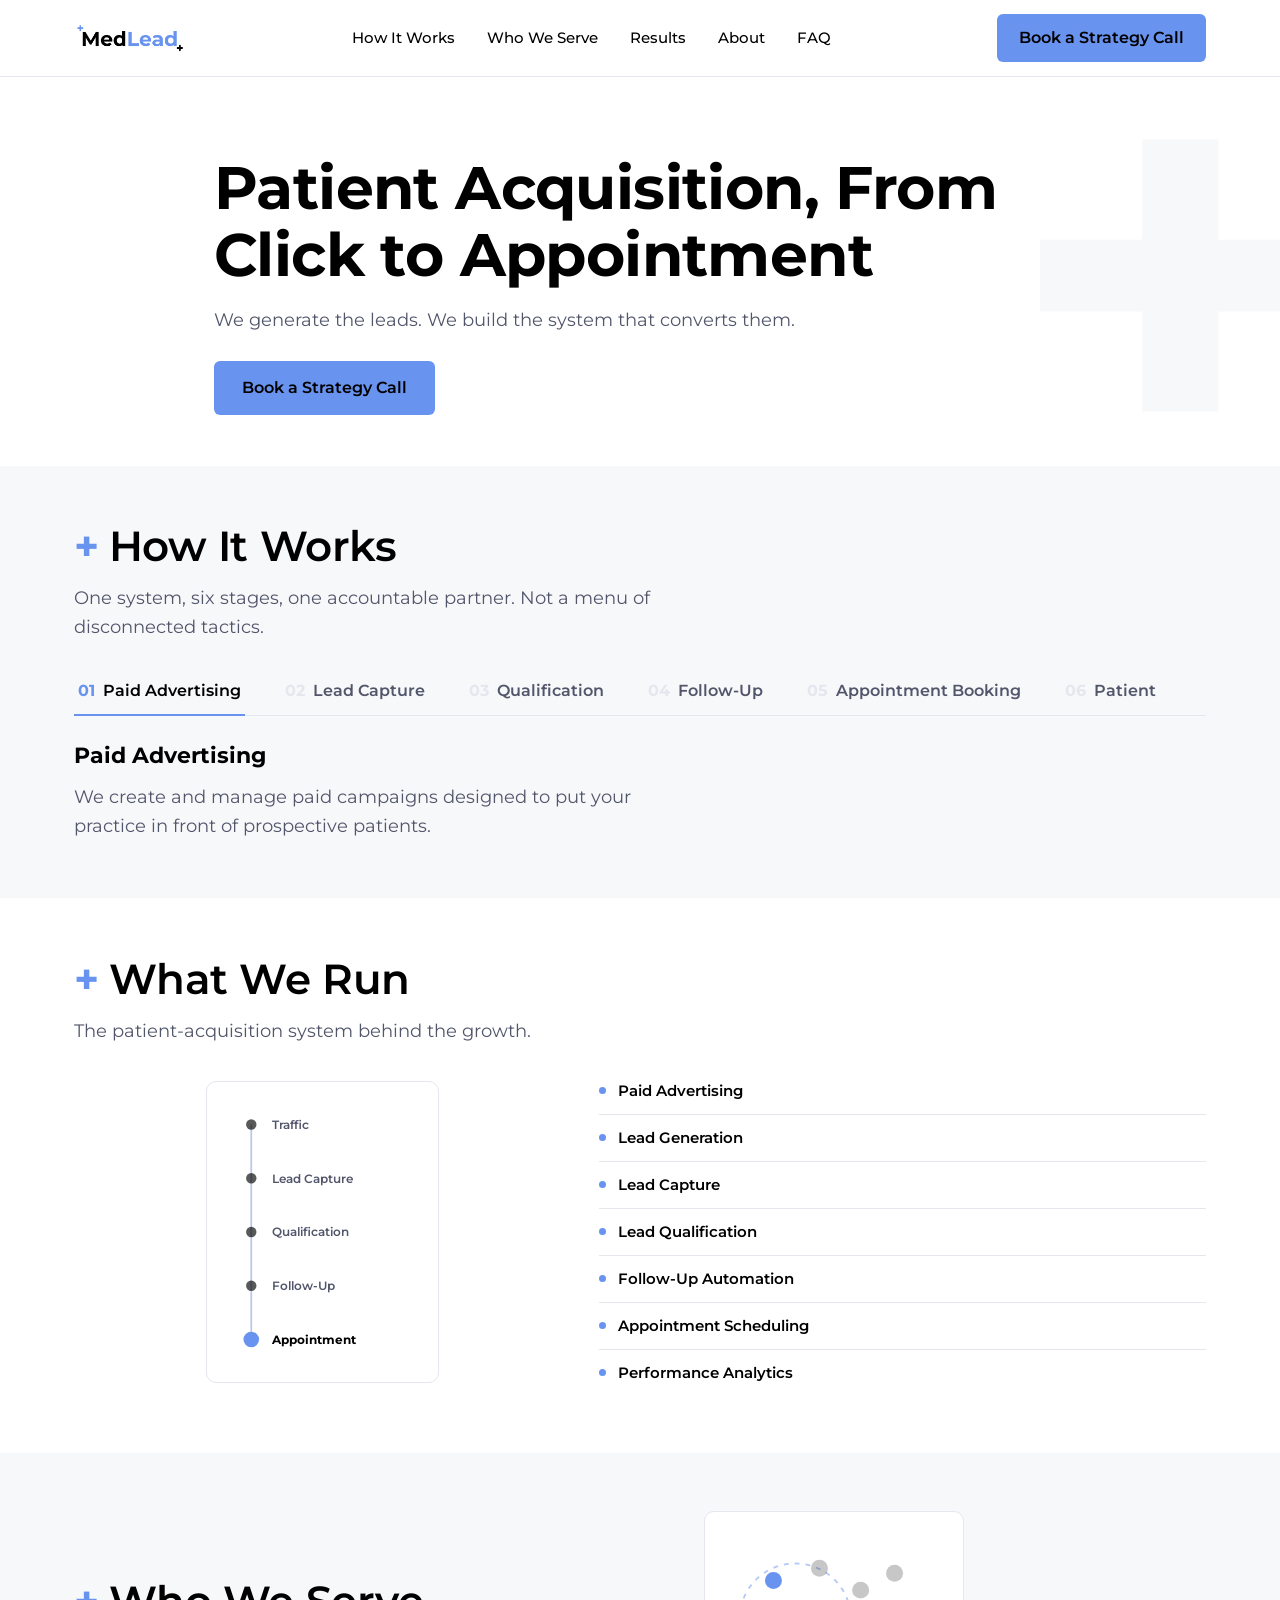
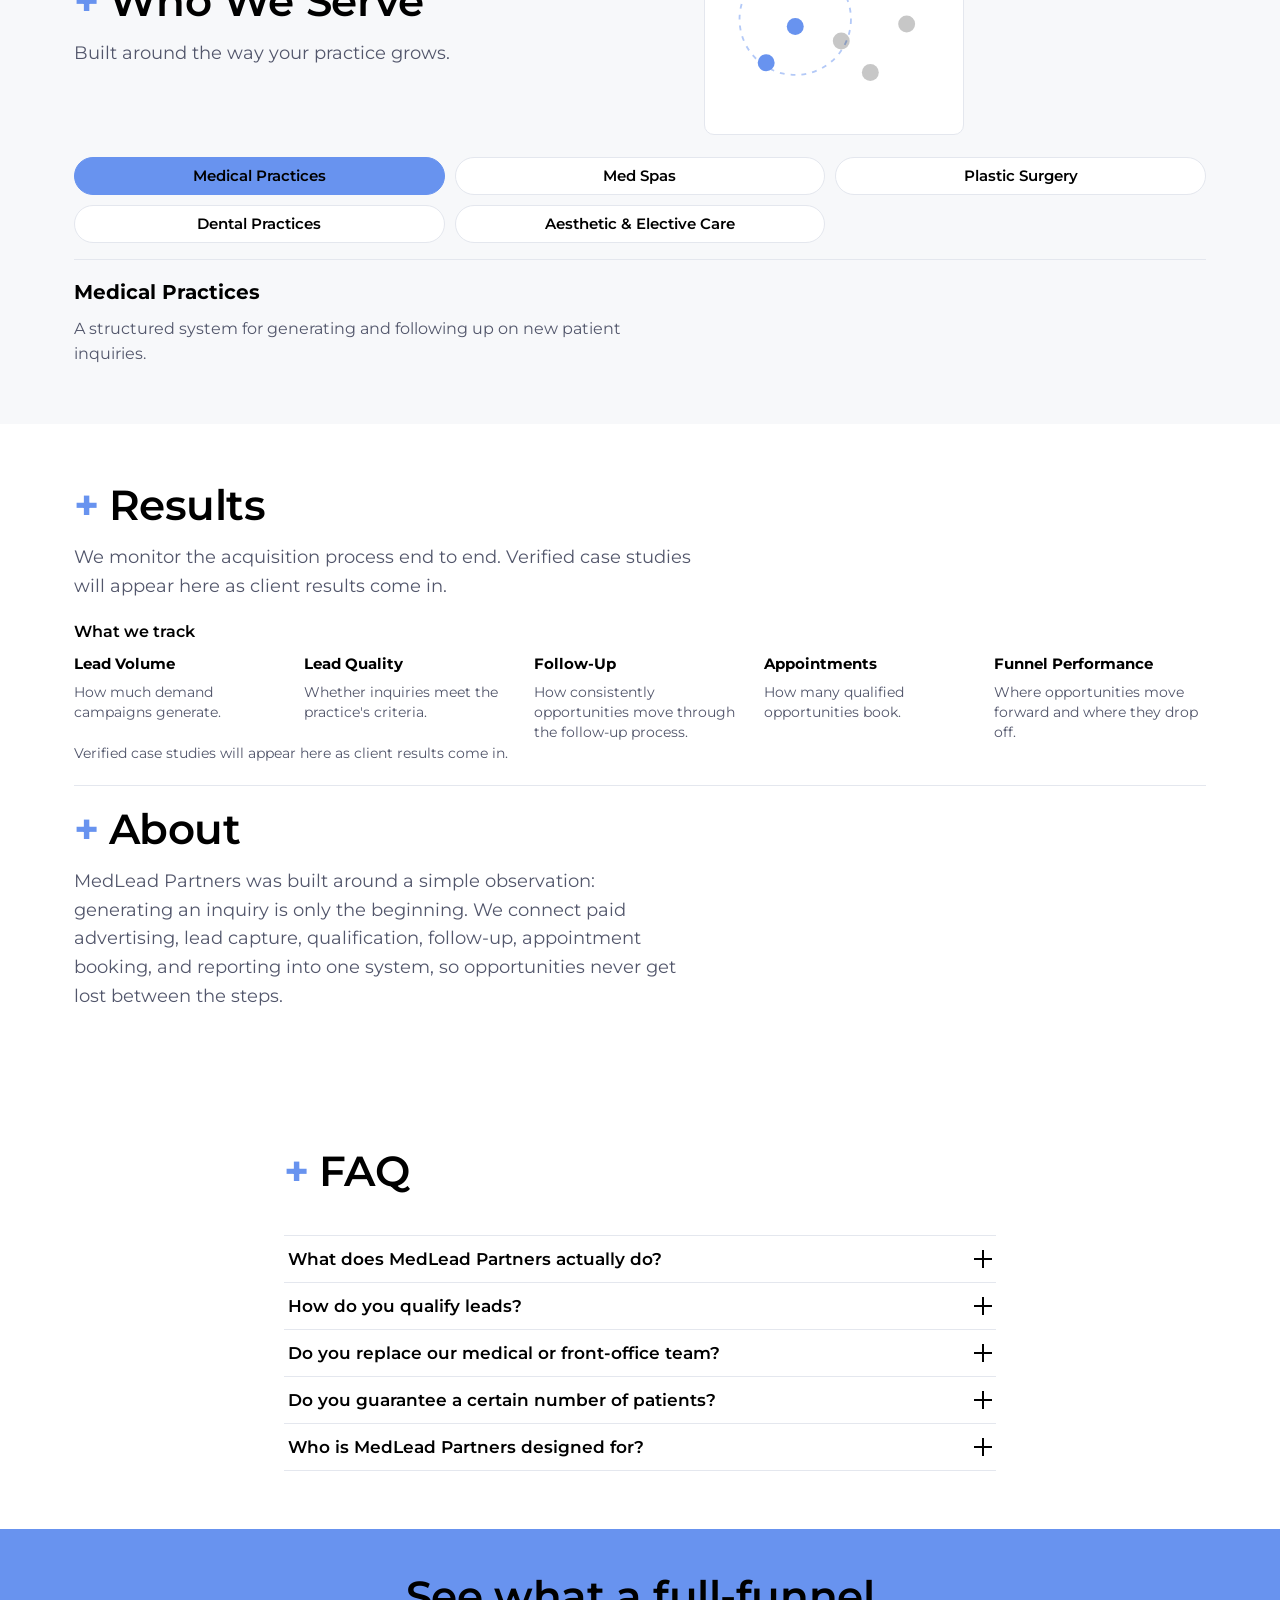
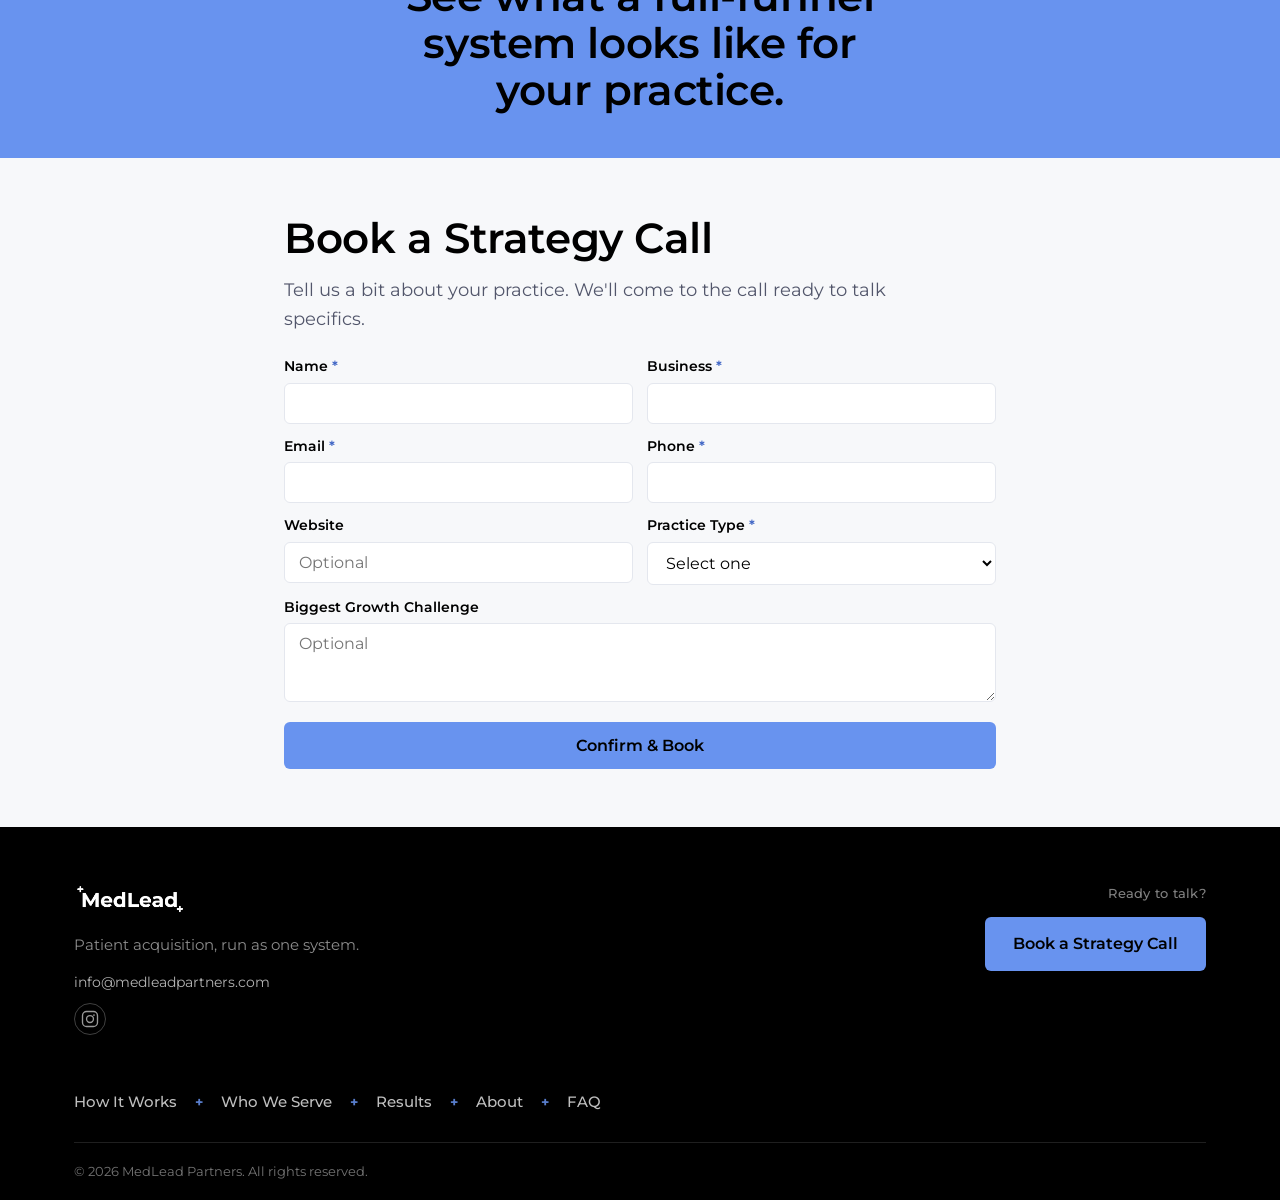
==== source/index.html @ 1a4c6cab "Add files via upload Final website version" ====
<!DOCTYPE html>
<html lang="en">
<head>
<meta charset="UTF-8">
<meta name="viewport" content="width=device-width, initial-scale=1.0, viewport-fit=cover">
<title>Home - MedLead Partners</title>
<meta name="description" content="MedLead Partners generates new patient leads through paid advertising and runs the system that captures, qualifies, follows up with, and moves those leads toward an appointment.">

<!-- Open Graph / social link preview foundation.
     og:image is embedded as the actual brand logo (base64) so the foundation works today;
     once the site is hosted, replace it with a hosted absolute image URL. Most link-preview
     crawlers (Slack, iMessage, LinkedIn, etc.) will not fetch a base64 data URI. -->
<meta property="og:type" content="website">
<meta property="og:site_name" content="MedLead Partners">
<meta property="og:title" content="MedLead Partners | Patient Acquisition">
<meta property="og:description" content="MedLead Partners generates new patient leads through paid advertising and runs the system that captures, qualifies, follows up with, and moves those leads toward an appointment.">
<meta property="og:image" content="[data-uri]">
<meta name="twitter:card" content="summary_large_image">
<meta name="twitter:title" content="MedLead Partners | Patient Acquisition">
<meta name="twitter:description" content="MedLead Partners generates new patient leads through paid advertising and runs the system that captures, qualifies, follows up with, and moves those leads toward an appointment.">
<meta name="twitter:image" content="[data-uri]">

<link rel="icon" type="image/png" href="[data-uri]">
<link rel="preconnect" href="https://fonts.googleapis.com">
<link rel="preconnect" href="https://fonts.gstatic.com" crossorigin>
<link href="https://fonts.googleapis.com/css2?family=Montserrat:wght@400;500;600;700;800&display=swap" rel="stylesheet">
<!-- Calendly's stylesheet for the real, inline scheduling widget used in the
     booking flow (see #book section). This is the one additional external
     dependency the real Calendly integration requires. -->
<link href="https://assets.calendly.com/assets/external/widget.css" rel="stylesheet">
<style>
/* ==========================================================================
   MED LEAD PARTNERS — DESIGN SYSTEM v2 (editorial / interactive)
   Brand source of truth: Montserrat / #000000 / #6893EF
   ========================================================================== */

:root {
  --black: #000000;
  --white: #ffffff;
  --off-white: #f7f8fa;
  --blue: #6893ef;
  --blue-dark: #4d76d6;
  --blue-text: #3d63c4;
  --slate: #52566b;
  --border: #e4e7ee;

  --font: "Montserrat", -apple-system, BlinkMacSystemFont, sans-serif;

  --container: 1180px;
  --container-narrow: 760px;

  --radius: 10px;
  --radius-sm: 6px;

  --section-pad: clamp(36px, 4.5vw, 64px);
  --section-pad-mobile: 32px;
}

* { box-sizing: border-box; margin: 0; padding: 0; }
html { scroll-behavior: smooth; }

@media (prefers-reduced-motion: reduce) {
  html { scroll-behavior: auto; }
  *, *::before, *::after { animation-duration: 0.001ms !important; transition-duration: 0.001ms !important; }
}

body {
  font-family: var(--font);
  color: var(--black);
  background: var(--white);
  line-height: 1.6;
  -webkit-font-smoothing: antialiased;
  overflow-x: hidden;
}

img { max-width: 100%; display: block; }
a { color: inherit; text-decoration: none; }
ul, ol { list-style: none; }
button { font-family: inherit; cursor: pointer; background: none; border: none; }
input, select, textarea { font-family: inherit; font-size: 16px; }

:focus-visible { outline: 2px solid var(--blue); outline-offset: 3px; }

.container { width: 100%; max-width: var(--container); margin: 0 auto; padding: 0 24px; }
.container-narrow { max-width: var(--container-narrow); }

/* ==========================================================================
   TYPE
   ========================================================================== */

h1, h2, h3 { font-weight: 700; line-height: 1.12; color: var(--black); }
h1 { font-size: clamp(34px, 5vw, 60px); letter-spacing: -0.01em; }
h2 { font-size: clamp(28px, 3.4vw, 42px); font-weight: 600; letter-spacing: -0.01em; }
h3 { font-size: 19px; font-weight: 600; margin-bottom: 8px; }
p { color: var(--slate); font-size: 17px; }

.section-intro { max-width: 620px; font-size: 18px; margin-top: 14px; }

/* Section marker — echoes the brand's own plus-icon; large scale, part of the headline itself */
.marker { display: inline-flex; align-items: baseline; gap: 10px; }
.marker .plus { color: var(--blue); font-weight: 700; }

/* ==========================================================================
   BUTTONS
   ========================================================================== */

.btn {
  display: inline-flex; align-items: center; justify-content: center;
  padding: 14px 28px; border-radius: var(--radius-sm);
  font-size: 16px; font-weight: 600; white-space: nowrap;
  transition: transform .15s ease, background-color .15s ease, color .15s ease, border-color .15s ease;
}
.btn-primary { background: var(--blue); color: var(--black); }
.btn-primary:hover { background: var(--blue-dark); transform: translateY(-1px); }
.btn-secondary { background: transparent; color: var(--black); border: 1.5px solid var(--black); }
.btn-secondary:hover { background: var(--black); color: var(--white); }
.btn-light { background: var(--white); color: var(--black); }
.btn-light:hover { background: var(--black); color: var(--white); }
.btn-full { width: 100%; }
.text-link { font-weight: 600; color: var(--blue-text); }
.text-link:hover { text-decoration: underline; }

/* ==========================================================================
   HEADER / NAV
   ========================================================================== */

.site-header {
  position: sticky; top: 0; z-index: 100;
  background: rgba(255,255,255,0.94); backdrop-filter: blur(8px);
  border-bottom: 1px solid var(--border);
  transition: background-color .2s ease, box-shadow .2s ease;
}
.site-header.is-scrolled {
  background: rgba(255,255,255,0.98);
  box-shadow: 0 1px 0 rgba(0,0,0,0.06);
}
.nav-inner { display: flex; align-items: center; justify-content: space-between; height: 76px; gap: 24px; }
.logo-link { display: flex; align-items: center; flex-shrink: 0; }
.logo-img { height: 32px; width: auto; }
.primary-nav { display: flex; align-items: center; gap: 32px; flex: 1; justify-content: center; }
.primary-nav a { font-size: 15px; font-weight: 500; color: var(--black); position: relative; }
.primary-nav a::after {
  content: ""; position: absolute; left: 0; bottom: -6px; width: 0; height: 2px;
  background: var(--blue); transition: width .2s ease;
}
.primary-nav a:hover::after { width: 100%; }
.primary-nav a:hover { color: var(--blue-text); }
.primary-nav a.is-current::after { width: 100%; }
.nav-cta { flex-shrink: 0; padding: 11px 22px; }

.menu-toggle { display: none; flex-direction: column; justify-content: center; gap: 5px; width: 32px; height: 32px; flex-shrink: 0; }
.menu-toggle span { display: block; height: 2px; width: 100%; background: var(--black); transition: transform .2s ease, opacity .2s ease; }
.menu-toggle.is-open span:nth-child(1) { transform: translateY(7px) rotate(45deg); }
.menu-toggle.is-open span:nth-child(2) { opacity: 0; }
.menu-toggle.is-open span:nth-child(3) { transform: translateY(-7px) rotate(-45deg); }

.mobile-menu { display: none; flex-direction: column; gap: 4px; padding: 12px 24px 24px; border-top: 1px solid var(--border); }
.mobile-menu a { padding: 14px 0; font-size: 17px; font-weight: 500; border-bottom: 1px solid var(--border); }
.mobile-cta { margin-top: 16px; border-bottom: none; text-align: center; }
.mobile-menu.is-open { display: flex; }

/* ==========================================================================
   HERO (homepage)
   ========================================================================== */

.hero { position: relative; padding: clamp(44px, 6vw, 80px) 0 clamp(32px, 4vw, 56px); overflow: hidden; }
.hero-watermark {
  position: absolute; top: 50%; right: -6%; transform: translateY(-50%);
  font-size: min(46vw, 620px); font-weight: 700; color: var(--off-white);
  line-height: 1; z-index: 0; pointer-events: none; user-select: none;
}
.hero-inner { position: relative; z-index: 1; max-width: 900px; }
.hero h1 { margin-bottom: 18px; }
.hero-sub { font-size: 18px; max-width: 620px; margin-bottom: 26px; }
.hero-actions { display: flex; gap: 16px; flex-wrap: wrap; }

/* ==========================================================================
   SECTIONS (shared)
   ========================================================================== */

.section { padding: var(--section-pad) 0; }
.section-tint { background: var(--off-white); }
.section-head { margin-bottom: 22px; }

/* ==========================================================================
   SYSTEM — interactive stage selector
   ========================================================================== */

.stage-tabs { display: flex; gap: 8px; flex-wrap: wrap; margin-top: 24px; border-bottom: 1px solid var(--border); padding-bottom: 0; }
.stage-tab {
  padding: 14px 4px; margin-right: 28px; font-size: 16px; font-weight: 600;
  color: var(--slate); border-bottom: 2px solid transparent; position: relative; top: 1px;
  transition: color .15s ease, border-color .15s ease;
}
.stage-tab .num { color: var(--border); font-weight: 700; margin-right: 8px; }
.stage-tab.is-active { color: var(--black); border-color: var(--blue); }
.stage-tab.is-active .num { color: var(--blue); }
.stage-tab:hover { color: var(--black); }

.stage-panel { margin-top: 22px; min-height: 90px; }
.stage-panel-title { font-size: 22px; font-weight: 700; margin-bottom: 10px; }
.stage-panel-text { font-size: 18px; max-width: 620px; }
.system-more { margin-top: 32px; display: inline-block; }

/* Shared panel treatment for every custom brand graphic on the site —
   How It Works, Services, Who We Serve, Results all use this same frame
   so the graphics read as one consistent family, not one-off illustrations. */
.graphic-panel {
  border: 1px solid var(--border); border-radius: var(--radius);
  padding: 20px; background: var(--white);
}
.graphic-panel svg { width: 100%; height: auto; display: block; }

/* Generic header-split layout — section intro/heading alongside a small
   custom graphic. Used by Services, Who We Serve, and Results so every
   section-level graphic sits in the same place, at the same size. */
.head-split { display: grid; grid-template-columns: 1.2fr 1fr; gap: 28px; align-items: center; margin-bottom: 20px; }
.head-split-visual { max-width: 260px; }

/* What We Run: acquisition-path graphic beside a stacked column of
   service pills. Both columns are vertical lists of comparable height
   so the two sides read as one balanced composition. */
.services-system {
  margin-top: 22px; display: grid; grid-template-columns: 0.9fr 1.1fr;
  gap: 28px; align-items: center;
}
.services-system-visual { max-width: 240px; margin: 0 auto; }
.services-system-visual svg { max-height: 260px; }

/* Purely informational, not interactive: no border box, no hover state,
   no cursor change. A thin divider between rows (not a box around each
   row) is the only visual separation, so this reads as a plain list a
   visitor scans, never as something clickable. Only sections that are
   actually interactive (e.g. the Who We Serve practice pills) should
   look like they respond to a click. */
.service-pills { display: flex; flex-direction: column; }
.service-pill {
  display: flex; align-items: center; gap: 12px;
  padding: 11px 0;
  border-bottom: 1px solid var(--border);
  color: var(--black);
  font-size: 15px; font-weight: 600;
}
.service-pill:last-child { border-bottom: none; }
.service-pill-dot { width: 7px; height: 7px; border-radius: 50%; background: var(--blue); flex-shrink: 0; }

/* ==========================================================================
   REVEAL LIST — shared accordion pattern (Services / Who We Serve / FAQ)
   ========================================================================== */

.reveal-list { border-top: 1px solid var(--border); margin-top: 40px; }
.reveal-item { border-bottom: 1px solid var(--border); }
.reveal-trigger {
  width: 100%; display: flex; align-items: center; justify-content: space-between;
  padding: 13px 4px; text-align: left; font-size: 17px; font-weight: 600; color: var(--black);
  gap: 20px;
}
.reveal-trigger .num { color: var(--border); font-weight: 700; font-size: 16px; margin-right: 18px; flex-shrink: 0; }
.reveal-trigger.is-open .num { color: var(--blue); }
.reveal-label { flex: 1; }

.reveal-icon { position: relative; width: 18px; height: 18px; flex-shrink: 0; }
.reveal-icon::before, .reveal-icon::after { content: ""; position: absolute; background: var(--black); transition: transform .25s ease; }
.reveal-icon::before { top: 8px; left: 0; width: 18px; height: 2px; }
.reveal-icon::after { top: 0; left: 8px; width: 2px; height: 18px; }
.reveal-trigger.is-open .reveal-icon::after { transform: scaleY(0); }
.reveal-trigger.is-open .reveal-icon::before { background: var(--blue); }

.reveal-panel { max-height: 0; overflow: hidden; transition: max-height .3s ease; }
.reveal-panel-inner { padding: 0 4px 28px; max-width: 640px; }
.reveal-panel-inner p { margin-bottom: 6px; }
.reveal-panel-inner .label { font-size: 12.5px; font-weight: 700; text-transform: uppercase; letter-spacing: .03em; color: var(--black); margin-top: 14px; display: block; }
.reveal-panel-inner .label:first-child { margin-top: 0; }
.reveal-panel-inner a { margin-top: 14px; display: inline-block; }

/* Services list keeps numbers; Who We Serve list omits them via this modifier */
.reveal-list.no-nums .reveal-trigger .num { display: none; }

.section-link { margin-top: 32px; display: inline-block; }

/* ==========================================================================
   RESULTS (homepage compact + inner page)
   ========================================================================== */

.results-compact { margin-top: 40px; display: grid; grid-template-columns: 1fr 1fr; gap: 48px; align-items: center; }.case-card {
  border: 1.5px dashed #c7cddb; border-radius: var(--radius); padding: 28px;
  background: var(--white); max-width: 420px;
}
.case-tag {
  display: inline-block; font-size: 12px; font-weight: 600; color: var(--blue-text);
  background: rgba(104,147,239,0.12); padding: 5px 10px; border-radius: 5px;
  margin-bottom: 16px; line-height: 1.4;
}
.case-fields dt { font-size: 12.5px; font-weight: 700; text-transform: uppercase; letter-spacing: .03em; color: var(--black); margin-top: 12px; }
.case-fields dt:first-child { margin-top: 0; }
.case-fields dd { font-size: 14.5px; margin-top: 3px; color: var(--slate); }
.case-metric { margin-top: 18px; padding-top: 16px; border-top: 1px solid var(--border); font-size: 14px; font-weight: 600; color: var(--slate); }
.case-card-real { border-style: solid; border-color: var(--border); }

/* Testimonials. Dormant until content.py's TESTIMONIALS list has entries.
   Kept here so real testimonials can be added later with no redesign. */
.testimonial-card { border: 1px solid var(--border); border-radius: var(--radius); padding: 32px; }
.testimonial-card blockquote { font-size: 17px; color: var(--black); line-height: 1.55; margin: 0 0 24px; }
.testimonial-card figcaption { display: flex; align-items: center; gap: 12px; }
.testimonial-photo { width: 40px; height: 40px; border-radius: 50%; object-fit: cover; flex-shrink: 0; }
.testimonial-photo-placeholder { background: var(--off-white); border: 1px solid var(--border); }
.testimonial-name { font-size: 14.5px; font-weight: 600; color: var(--black); }
.testimonial-role { font-size: 13.5px; color: var(--slate); }
.testimonial-disclaimer {
  font-size: 12px; font-weight: 700; text-transform: uppercase; letter-spacing: .03em;
  color: var(--blue-text); margin-top: 10px;
}
.testimonial-logo { height: 20px; margin-left: auto; }

/* ==========================================================================
   SAMPLE TESTIMONIAL
   Woven into Results. Not a standalone section.
   ========================================================================== */

.sample-testimonial { border-style: dashed; border-color: #c7cddb; }
.sample-testimonial .case-tag { margin-bottom: 20px; }
.sample-testimonial blockquote { font-style: normal; }

.proof-grid { display: grid; grid-template-columns: repeat(2, 1fr); gap: 24px; margin-top: 40px; }

/* Results: "What we track" is a lightweight, borderless grid, deliberately
   not styled as a case-card so it never competes visually with actual
   proof (case studies, testimonials) below it. */
.track-heading { font-size: 16px; font-weight: 600; margin-top: 16px; margin-bottom: 12px; }
.track-grid { display: grid; grid-template-columns: repeat(5, 1fr); gap: 18px; }
.track-label { font-size: 14.5px; font-weight: 700; color: var(--black); margin-bottom: 6px; }
.track-text { font-size: 13.5px; color: var(--slate); line-height: 1.5; }

.results-divider { border-top: 1px solid var(--border); margin: 20px 0; }

.proof-note { font-size: 14px; color: var(--slate); margin-bottom: 0; }
.proof-single .testimonial-card { max-width: 480px; }

/* Who We Serve: clickable practice-type pills, single shared panel below.
   Same interaction mechanic as the How It Works stage selector (one
   active button, one shared text panel) but styled as rounded pills so
   the two sections still read as visually distinct from one another.
   A 3-column grid (rather than flex-wrap) gives a deliberate 3-then-2
   arrangement for five items instead of an organic, text-length-driven
   wrap, so the layout feels designed rather than incidental. */
.practice-pills { display: grid; grid-template-columns: repeat(3, 1fr); gap: 10px; margin-top: 22px; }
.practice-pill {
  padding: 9px 18px; border-radius: 999px; text-align: center;
  border: 1px solid var(--border); background: var(--white);
  font-size: 14.5px; font-weight: 600; color: var(--black);
  transition: border-color .15s ease, background-color .15s ease, color .15s ease;
}
.practice-pill:hover { border-color: var(--blue); }
.practice-pill.is-active { background: var(--blue); border-color: var(--blue); color: #000; }

.practice-panel { margin-top: 16px; padding-top: 16px; border-top: 1px solid var(--border); min-height: 70px; }
.practice-panel-title { font-size: 20px; font-weight: 700; margin-bottom: 8px; }
.practice-panel-text { font-size: 16px; max-width: 560px; }

/* Services section header — intro text alongside a small custom
   abstract interface graphic. Accordion below stays full width. */

/* ==========================================================================
   FINAL CTA
   ========================================================================== */

.final-cta { background: var(--blue); padding: 44px 0; text-align: center; }
.final-cta h2 { max-width: 540px; margin: 0 auto; }

/* ==========================================================================
   BACK TO TOP
   ========================================================================== */

.back-to-top {
  position: fixed; right: 24px; bottom: 24px; z-index: 90;
  width: 44px; height: 44px; border-radius: 50%;
  background: var(--white); border: 1.5px solid var(--border);
  color: var(--black);
  display: flex; align-items: center; justify-content: center;
  opacity: 0; transform: translateY(8px); pointer-events: none;
  transition: opacity .25s ease, transform .25s ease, border-color .15s ease, background-color .15s ease;
}
.back-to-top.is-visible { opacity: 1; transform: translateY(0); pointer-events: auto; }
.back-to-top:hover { border-color: var(--blue); background: var(--off-white); }

/* ==========================================================================
   FLOATING "BOOK A STRATEGY CALL" CTA
   Small pill, fixed to the viewport, same visual language as .btn-primary.
   Sits directly above #back-to-top so the two never overlap.
   ========================================================================== */

.floating-cta {
  position: fixed; right: 24px; bottom: 88px; z-index: 95;
  display: inline-flex; align-items: center;
  padding: 13px 22px; border-radius: 999px;
  background: var(--blue); color: var(--black);
  font-size: 14.5px; font-weight: 600; white-space: nowrap;
  border: 1px solid rgba(0, 0, 0, 0.06);
  box-shadow: 0 6px 20px rgba(20, 26, 43, 0.18), 0 1px 3px rgba(20, 26, 43, 0.08);
  opacity: 0; transform: translateY(10px) scale(0.96); pointer-events: none;
  transition: opacity .25s ease, transform .25s ease, background-color .15s ease, box-shadow .2s ease;
}
.floating-cta.is-visible { opacity: 1; transform: translateY(0) scale(1); pointer-events: auto; }
.floating-cta:hover { background: var(--blue-dark); box-shadow: 0 10px 26px rgba(20, 26, 43, 0.22), 0 2px 4px rgba(20, 26, 43, 0.1); transform: translateY(-2px); }
.floating-cta:focus-visible { outline: 2px solid var(--black); outline-offset: 3px; }

/* ==========================================================================
   PAGE HEADER (inner pages)
   ========================================================================== */

.page-header { padding: clamp(70px, 10vw, 120px) 0 var(--section-pad); }
.page-header h1 { max-width: 780px; margin-bottom: 20px; }
.page-header .section-intro { font-size: 19px; }

/* ==========================================================================
   PROBLEM / THREE-COL (inner pages)
   ========================================================================== */

.three-col { display: grid; grid-template-columns: repeat(3, 1fr); gap: 40px; margin-top: 48px; }
.point-icon, .vertical-icon { width: 36px; height: 36px; margin-bottom: 18px; }
.point p, .vertical p, .why-list p { font-size: 16px; }

/* ==========================================================================
   DETAILED STAGE CARDS (How It Works)
   ========================================================================== */

.stage-cards { display: grid; grid-template-columns: repeat(3, 1fr); gap: 24px; margin-top: 48px; }
.stage-card { border: 1px solid var(--border); border-radius: var(--radius); padding: 32px 28px; }
.stage-card .stage-marker { width: 32px; height: 32px; border-radius: 50%; background: var(--black); color: var(--white); display: flex; align-items: center; justify-content: center; font-size: 14px; font-weight: 700; margin-bottom: 18px; }
.stage-card.is-final .stage-marker { background: var(--blue); color: var(--black); }
.stage-card p { font-size: 15px; }

/* ==========================================================================
   CARDS (Services detail page)
   ========================================================================== */

.card-grid { display: grid; grid-template-columns: repeat(3, 1fr); gap: 24px; margin-top: 48px; }
.card { border: 1px solid var(--border); border-radius: var(--radius); padding: 32px 28px; transition: border-color .2s ease, transform .2s ease; }
.card:hover { border-color: var(--blue); transform: translateY(-2px); }
.card-icon { width: 30px; height: 30px; margin-bottom: 20px; }
.card p { font-size: 15.5px; }
.card .label { font-size: 12px; font-weight: 700; text-transform: uppercase; letter-spacing: .03em; color: var(--blue-text); display: block; margin-top: 16px; }

/* ==========================================================================
   FORM (Booking page)
   ========================================================================== */

.lead-form { margin-top: 20px; }
.form-row { display: grid; grid-template-columns: 1fr 1fr; gap: 14px; }
.field { margin-bottom: 12px; }
.field label { display: block; font-size: 13.5px; font-weight: 600; margin-bottom: 5px; }
.req { color: var(--blue-text); }
.field input, .field select, .field textarea {
  width: 100%; padding: 10px 14px; border: 1.5px solid var(--border); border-radius: var(--radius-sm);
  background: var(--white); transition: border-color .15s ease;
}
.field input:focus, .field select:focus, .field textarea:focus { border-color: var(--blue); outline: none; }
.field textarea { resize: vertical; min-height: 64px; }

/* ---------- Booking flow: form -> schedule -> confirmed ---------- */
.booking-step[hidden] { display: none; }

.calendly-container {
  margin-top: 32px; min-height: 700px; border: 1px solid var(--border); border-radius: var(--radius);
  background: var(--off-white); overflow: hidden; position: relative;
}
.calendly-loading-note {
  position: absolute; top: 50%; left: 50%; transform: translate(-50%, -50%);
  color: var(--slate); font-size: 14px; text-align: center; width: 100%;
}
.calendly-fallback { margin-top: 20px; text-align: center; }
.calendly-fallback[hidden] { display: none; }
.calendly-fallback-text { font-size: 14px; color: var(--slate); margin-bottom: 12px; }
.calendly-fallback-btn { display: inline-flex; }

.form-success { margin-top: 32px; padding: 28px; border: 1px solid var(--border); border-radius: var(--radius); background: var(--off-white); text-align: center; }
.form-success h3 { margin-bottom: 8px; }

/* ==========================================================================
   FOOTER
   ========================================================================== */

.site-footer { background: var(--black); color: var(--white); padding: 56px 0 0; }

.footer-top {
  display: flex; justify-content: space-between; align-items: flex-start;
  gap: 40px; padding-bottom: 36px;
}
.footer-logo-lg { height: 32px; filter: brightness(0) invert(1); margin-bottom: 18px; }
.footer-tagline { color: rgba(255,255,255,0.55); font-size: 15px; max-width: 300px; }
.footer-contact-line { margin-top: 14px; font-size: 14px; }
.footer-contact-line a { color: rgba(255,255,255,0.7); }
.footer-contact-line a:hover { color: var(--blue); }
.footer-social { margin-top: 10px; display: flex; align-items: center; gap: 14px; }
.footer-social a { font-size: 13.5px; color: rgba(255,255,255,0.6); }
.footer-social a:hover { color: var(--blue); }
.footer-social-icon {
  display: inline-flex; align-items: center; justify-content: center;
  width: 32px; height: 32px; border-radius: 50%;
  border: 1px solid rgba(255,255,255,0.25); color: rgba(255,255,255,0.75);
  transition: color .15s ease, border-color .15s ease;
}
.footer-social-icon:hover { color: var(--blue); border-color: var(--blue); }

.footer-cta-block { text-align: right; flex-shrink: 0; }
.footer-cta-label {
  display: block; color: rgba(255,255,255,0.5); font-size: 13px;
  font-weight: 500; letter-spacing: 0.02em; margin-bottom: 14px;
}

.footer-nav-row {
  display: flex; align-items: center; gap: 18px; flex-wrap: wrap;
  padding: 20px 0 28px;
}
.footer-nav-row a { font-size: 14.5px; font-weight: 500; color: rgba(255,255,255,0.75); }
.footer-nav-row a:hover { color: var(--blue); }
.footer-nav-sep { color: var(--blue); font-weight: 700; font-size: 14px; opacity: 0.85; }

.footer-divider { border-top: 1px solid rgba(255,255,255,0.12); }

.footer-bottom-row {
  display: flex; justify-content: space-between; align-items: center;
  padding: 18px 0; flex-wrap: wrap; gap: 12px;
}
.footer-bottom-row p { color: rgba(255,255,255,0.45); font-size: 13px; }
.footer-legal { display: flex; gap: 20px; }
.footer-legal a { color: rgba(255,255,255,0.45); font-size: 13px; }
.footer-legal a:hover { color: var(--white); }

/* ==========================================================================
   RESPONSIVE — TABLET
   ========================================================================== */

@media (max-width: 1024px) {
  .results-compact { grid-template-columns: 1fr; gap: 36px; }
  .trust-grid { grid-template-columns: 1fr; gap: 36px; }
  .trust-statement { max-width: 100%; }
  .case-card { margin: 0; }
  .three-col, .stage-cards, .card-grid, .proof-grid { grid-template-columns: repeat(2, 1fr); }
  .practice-pills { grid-template-columns: repeat(2, 1fr); }
  .track-grid { grid-template-columns: repeat(3, 1fr); }
  .tech-strip { grid-template-columns: 1fr; gap: 32px; }
  .head-split { grid-template-columns: 1fr; gap: 28px; }
  .head-split-visual { max-width: 280px; }
  .services-system { grid-template-columns: 1fr; gap: 32px; }
  .services-system-visual { max-width: 220px; }
  .footer-top { gap: 32px; }
  .hero-watermark { font-size: min(60vw, 480px); right: -12%; opacity: 0.7; }
}

/* ==========================================================================
   RESPONSIVE — MOBILE
   ========================================================================== */

@media (max-width: 768px) {
  .primary-nav { display: none; }
  .nav-cta { display: none; }
  .menu-toggle { display: flex; }

  .section, .hero, .page-header { padding: var(--section-pad-mobile) 0; }
  .final-cta { padding: 56px 0; }

  .three-col, .stage-cards, .card-grid, .proof-grid { grid-template-columns: 1fr; gap: 32px; }
  .track-grid { grid-template-columns: 1fr; gap: 24px; }

  .floating-cta {
    right: 16px; bottom: calc(76px + env(safe-area-inset-bottom, 0px));
    padding: 11px 18px; font-size: 13.5px;
  }
  .back-to-top { right: 16px; bottom: calc(16px + env(safe-area-inset-bottom, 0px)); width: 40px; height: 40px; }

  .practice-pill { padding: 10px 16px; font-size: 14px; }
  .practice-pills { grid-template-columns: 1fr; }

  .hero-actions { flex-direction: column; align-items: stretch; }
  .hero-actions .btn { width: 100%; }
  .hero-watermark { display: none; }

  .stage-tabs { gap: 14px 22px; }
  .stage-tab { margin-right: 0; }

  .reveal-trigger { font-size: 17px; padding: 20px 2px; }
  .reveal-trigger .num { margin-right: 12px; }

  .form-row { grid-template-columns: 1fr; gap: 0; }
  .calendly-container { min-height: 580px; }

  .footer-top { flex-direction: column; align-items: flex-start; gap: 28px; }
  .footer-cta-block { text-align: left; width: 100%; }
  .footer-cta-block .btn { width: 100%; }
  .footer-nav-row { gap: 12px 16px; }
  .footer-bottom-row { flex-direction: column; align-items: flex-start; }
}

@media (max-width: 480px) {
  h1 { font-size: 30px; }
  h2 { font-size: 25px; }
  .btn { width: 100%; }
  .nav-inner { height: 68px; }
  .logo-img { height: 26px; }
}

</style>
</head>
<body>

  <header class="site-header" id="site-header">
    <div class="container nav-inner">
      <a href="#home" class="logo-link" aria-label="MedLead Partners home">
        <img src="[data-uri]" alt="MedLead Partners logo" class="logo-img">
      </a>
      <nav class="primary-nav" id="primary-nav" aria-label="Primary">
        <a href="#how-it-works" class="">How It Works</a>
        <a href="#who-we-serve" class="">Who We Serve</a>
        <a href="#results" class="">Results</a>
        <a href="#about" class="">About</a>
        <a href="#faq" class="">FAQ</a>
      </nav>
      <a href="#book" class="btn btn-primary nav-cta">Book a Strategy Call</a>
      <button class="menu-toggle" id="menu-toggle" aria-label="Open menu" aria-expanded="false" aria-controls="mobile-menu">
        <span></span><span></span><span></span>
      </button>
    </div>
    <div class="mobile-menu" id="mobile-menu">
      <a href="#how-it-works" class="">How It Works</a>
        <a href="#who-we-serve" class="">Who We Serve</a>
        <a href="#results" class="">Results</a>
        <a href="#about" class="">About</a>
        <a href="#faq" class="">FAQ</a>
      <a href="#book" class="btn btn-primary mobile-cta">Book a Strategy Call</a>
    </div>
  </header>

  <main>
    <section class="hero" id="home" data-nav-section>
      <div class="hero-watermark" aria-hidden="true">+</div>
      <div class="container hero-inner">
        <h1>Patient Acquisition, From Click to Appointment</h1>
        <p class="hero-sub">We generate the leads. We build the system that converts them.</p>
        <div class="hero-actions">
          <!-- CTA target comes from content.py's BOOKING_HREF. It currently points to the
               in-page booking form at #book, which is live and functional now. Update
               BOOKING_HREF in content.py once a real Calendly/booking URL exists. -->
          <a href="#book" class="btn btn-primary">Book a Strategy Call</a>
        </div>
      </div>
    </section>

    <section class="section section-tint" id="how-it-works" data-nav-section>
      <div class="container">
        <div class="section-head">
          <h2 class="marker"><span class="plus">+</span> How It Works</h2>
          <p class="section-intro">One system, six stages, one accountable partner. Not a menu of disconnected tactics.</p>
        </div>

        <div class="stage-tabs" role="tablist" aria-label="Patient acquisition system stages">
          <button class="stage-tab" data-title="Paid Advertising" data-text="We create and manage paid campaigns designed to put your practice in front of prospective patients." role="tab"><span class="num">01</span>Paid Advertising</button>
          <button class="stage-tab" data-title="Lead Capture" data-text="We turn campaign-driven interest into identifiable leads your practice can act on." role="tab"><span class="num">02</span>Lead Capture</button>
          <button class="stage-tab" data-title="Qualification" data-text="We organize and qualify incoming leads according to the criteria established with your practice." role="tab"><span class="num">03</span>Qualification</button>
          <button class="stage-tab" data-title="Follow-Up" data-text="New leads enter a structured follow-up process so opportunities do not get lost after the initial inquiry." role="tab"><span class="num">04</span>Follow-Up</button>
          <button class="stage-tab" data-title="Appointment Booking" data-text="We move qualified leads toward a scheduled consultation through the practice's booking process." role="tab"><span class="num">05</span>Appointment Booking</button>
          <button class="stage-tab" data-title="Patient" data-text="Your practice takes over the patient relationship and delivers the care." role="tab"><span class="num">06</span>Patient</button>
        </div>

        <div class="stage-panel">
          <div class="stage-panel-title" id="stage-panel-title">Paid Advertising</div>
          <p class="stage-panel-text" id="stage-panel-text">We create and manage paid campaigns designed to put your practice in front of prospective patients.</p>
        </div>
      </div>
    </section>

    <section class="section" id="services">
      <div class="container">
        <div class="section-head">
          <h2 class="marker"><span class="plus">+</span> What We Run</h2>
          <p class="section-intro">The patient-acquisition system behind the growth.</p>
        </div>
        <div class="services-system">
          <div class="graphic-panel services-system-visual"><svg viewBox="0 0 220 300" role="img" aria-label="The five stages MedLead Partners runs: traffic, lead capture, qualification, follow-up, and appointment">
        <line x1="28" y1="26" x2="28" y2="274" stroke="#E4E7EE" stroke-width="2"/>
        <line x1="28" y1="26" x2="28" y2="274" stroke="#6893EF" stroke-width="2" opacity="0.35"/>
        <circle cx="28" cy="26" r="6" fill="#000" opacity="0.65"/><text x="52" y="31" font-size="14" font-weight="600" fill="#52566B">Traffic</text><circle cx="28" cy="88" r="6" fill="#000" opacity="0.65"/><text x="52" y="93" font-size="14" font-weight="600" fill="#52566B">Lead Capture</text><circle cx="28" cy="150" r="6" fill="#000" opacity="0.65"/><text x="52" y="155" font-size="14" font-weight="600" fill="#52566B">Qualification</text><circle cx="28" cy="212" r="6" fill="#000" opacity="0.65"/><text x="52" y="217" font-size="14" font-weight="600" fill="#52566B">Follow-Up</text><circle cx="28" cy="274" r="9" fill="#6893EF" opacity="1"/><text x="52" y="279" font-size="14" font-weight="700" fill="#000">Appointment</text>
      </svg></div>
          <ul class="service-pills">
            <li class="service-pill"><span class="service-pill-dot" aria-hidden="true"></span>Paid Advertising</li>
          <li class="service-pill"><span class="service-pill-dot" aria-hidden="true"></span>Lead Generation</li>
          <li class="service-pill"><span class="service-pill-dot" aria-hidden="true"></span>Lead Capture</li>
          <li class="service-pill"><span class="service-pill-dot" aria-hidden="true"></span>Lead Qualification</li>
          <li class="service-pill"><span class="service-pill-dot" aria-hidden="true"></span>Follow-Up Automation</li>
          <li class="service-pill"><span class="service-pill-dot" aria-hidden="true"></span>Appointment Scheduling</li>
          <li class="service-pill"><span class="service-pill-dot" aria-hidden="true"></span>Performance Analytics</li>
          </ul>
        </div>
      </div>
    </section>

    <section class="section section-tint" id="who-we-serve" data-nav-section>
      <div class="container">
        <div class="head-split">
          <div>
            <h2 class="marker"><span class="plus">+</span> Who We Serve</h2>
            <p class="section-intro">Built around the way your practice grows.</p>
          </div>
          <div class="graphic-panel head-split-visual"><svg viewBox="0 0 180 150" role="img" aria-label="Abstract diagram of practice types, with a matched segment highlighted">
        <circle cx="58" cy="72" r="46" fill="none" stroke="#6893EF" stroke-width="1.5" stroke-dasharray="4 5" opacity="0.5"/>
        <circle cx="40" cy="40" r="7" fill="#6893EF" opacity="1"/>
        <circle cx="78" cy="30" r="7" fill="#000" opacity="0.22"/>
        <circle cx="112" cy="48" r="7" fill="#000" opacity="0.22"/>
        <circle cx="58" cy="78" r="7" fill="#6893EF" opacity="1"/>
        <circle cx="96" cy="90" r="7" fill="#000" opacity="0.22"/>
        <circle cx="140" cy="34" r="7" fill="#000" opacity="0.22"/>
        <circle cx="150" cy="76" r="7" fill="#000" opacity="0.22"/>
        <circle cx="34" cy="108" r="7" fill="#6893EF" opacity="1"/>
        <circle cx="120" cy="116" r="7" fill="#000" opacity="0.22"/>
      </svg></div>
        </div>

        <div class="practice-pills" role="tablist" aria-label="Practice types MedLead Partners serves">
          <button class="practice-pill" data-title="Medical Practices" data-text="A structured system for generating and following up on new patient inquiries.">Medical Practices</button>
          <button class="practice-pill" data-title="Med Spas" data-text="High frequency visits where fast follow up fills the calendar.">Med Spas</button>
          <button class="practice-pill" data-title="Plastic Surgery" data-text="Longer decision windows call for structured, ongoing follow up.">Plastic Surgery</button>
          <button class="practice-pill" data-title="Dental Practices" data-text="A more organized system for new patient inquiries.">Dental Practices</button>
          <button class="practice-pill" data-title="Aesthetic &amp; Elective Care" data-text="Any practice where a booked patient has real, defined value.">Aesthetic &amp; Elective Care</button>
        </div>

        <div class="practice-panel">
          <div class="practice-panel-title" id="practice-panel-title">Medical Practices</div>
          <p class="practice-panel-text" id="practice-panel-text">A structured system for generating and following up on new patient inquiries.</p>
        </div>
      </div>
    </section>

    <section class="section">
      <div class="container">
        <div id="results" class="section-head" data-nav-section>
          <h2 class="marker"><span class="plus">+</span> Results</h2>
          <p class="section-intro">We monitor the acquisition process end to end. Verified case studies will appear here as client results come in.</p>
        </div>

        <h3 class="track-heading">What we track</h3>
        <div class="track-grid">
          <div class="track-item"><div class="track-label">Lead Volume</div><p class="track-text">How much demand campaigns generate.</p></div>
          <div class="track-item"><div class="track-label">Lead Quality</div><p class="track-text">Whether inquiries meet the practice's criteria.</p></div>
          <div class="track-item"><div class="track-label">Follow-Up</div><p class="track-text">How consistently opportunities move through the follow-up process.</p></div>
          <div class="track-item"><div class="track-label">Appointments</div><p class="track-text">How many qualified opportunities book.</p></div>
          <div class="track-item"><div class="track-label">Funnel Performance</div><p class="track-text">Where opportunities move forward and where they drop off.</p></div>
        </div>

        <p class="proof-note">Verified case studies will appear here as client results come in.</p>
        <div class="proof-single"></div>

        <div class="results-divider"></div>

        <div id="about" class="section-head" data-nav-section>
          <h2 class="marker"><span class="plus">+</span> About</h2>
          <p class="section-intro">MedLead Partners was built around a simple observation: generating an inquiry is only the beginning. We connect paid advertising, lead capture, qualification, follow-up, appointment booking, and reporting into one system, so opportunities never get lost between the steps.</p>
        </div>
      </div>
    </section>

    <section class="section" id="faq" data-nav-section>
      <div class="container container-narrow">
        <div class="section-head">
          <h2 class="marker"><span class="plus">+</span> FAQ</h2>
        </div>
        <div class="reveal-list no-nums" data-single-open>
          <div class="reveal-item">
            <button class="reveal-trigger" aria-expanded="false"><span class="reveal-label">What does MedLead Partners actually do?</span><span class="reveal-icon" aria-hidden="true"></span></button>
            <div class="reveal-panel"><div class="reveal-panel-inner"><p>We generate new patient leads through paid advertising and run the acquisition system around those leads: lead capture, structural qualification, follow-up, appointment booking, and performance reporting. We are not simply managing leads your practice has already generated.</p></div></div>
          </div>
          <div class="reveal-item">
            <button class="reveal-trigger" aria-expanded="false"><span class="reveal-label">How do you qualify leads?</span><span class="reveal-icon" aria-hidden="true"></span></button>
            <div class="reveal-panel"><div class="reveal-panel-inner"><p>Structurally only. We check location, insurance status, and availability against your practice's own rules. We never apply medical judgment.</p></div></div>
          </div>
          <div class="reveal-item">
            <button class="reveal-trigger" aria-expanded="false"><span class="reveal-label">Do you replace our medical or front-office team?</span><span class="reveal-icon" aria-hidden="true"></span></button>
            <div class="reveal-panel"><div class="reveal-panel-inner"><p>No. Your practice remains responsible for the patient relationship and healthcare delivery. We focus on generating and moving new patient opportunities through the acquisition process.</p></div></div>
          </div>
          <div class="reveal-item">
            <button class="reveal-trigger" aria-expanded="false"><span class="reveal-label">Do you guarantee a certain number of patients?</span><span class="reveal-icon" aria-hidden="true"></span></button>
            <div class="reveal-panel"><div class="reveal-panel-inner"><p>No. We do not promise a specific number of patients or revenue. We focus on building and optimizing the acquisition system and measuring what happens throughout the funnel.</p></div></div>
          </div>
          <div class="reveal-item">
            <button class="reveal-trigger" aria-expanded="false"><span class="reveal-label">Who is MedLead Partners designed for?</span><span class="reveal-icon" aria-hidden="true"></span></button>
            <div class="reveal-panel"><div class="reveal-panel-inner"><p>Medical practices, med spas, plastic surgery, dental practices, and aesthetic or elective care businesses. Practices where a booked patient has clear, defined value.</p></div></div>
          </div>
        </div>
      </div>
    </section>

    <section class="final-cta">
      <div class="container">
        <h2>See what a full-funnel system looks like for your practice.</h2>
      </div>
    </section>

    <!-- Booking flow: three mutually-exclusive steps, one visible at a time.
         Only #booking-step-form is ever a claim-free contact form. Step 2
         opens the REAL Calendly scheduler (content.py CALENDLY_URL) inline;
         opening it is not a booking confirmation. Step 3 (the only step
         that says a call is scheduled) renders only after Calendly itself
         fires "calendly.event_scheduled" — see initBookingFlow() in
         template.js. data-calendly-url is the single source of truth the
         JS reads from, so the URL only has to change in content.py. -->
    <section class="section section-tint" id="book" data-calendly-url="https://calendly.com/medleadpartners">
      <div class="container container-narrow">

        <div class="booking-step" id="booking-step-form">
          <div class="section-head">
            <h2>Book a Strategy Call</h2>
            <p class="section-intro">Tell us a bit about your practice. We'll come to the call ready to talk specifics.</p>
          </div>

          <form class="lead-form" id="lead-form" novalidate>
            <div class="form-row">
              <div class="field"><label for="name">Name <span class="req">*</span></label><input type="text" id="name" name="name" required autocomplete="name"></div>
              <div class="field"><label for="business">Business <span class="req">*</span></label><input type="text" id="business" name="business" required autocomplete="organization"></div>
            </div>
            <div class="form-row">
              <div class="field"><label for="email">Email <span class="req">*</span></label><input type="email" id="email" name="email" required autocomplete="email"></div>
              <div class="field"><label for="phone">Phone <span class="req">*</span></label><input type="tel" id="phone" name="phone" required autocomplete="tel"></div>
            </div>
            <div class="form-row">
              <div class="field"><label for="website">Website</label><input type="url" id="website" name="website" placeholder="Optional" autocomplete="url"></div>
              <div class="field">
                <label for="practice-type">Practice Type <span class="req">*</span></label>
                <select id="practice-type" name="practice-type" required>
                  <option value="" selected disabled>Select one</option>
                  <option value="medical">Medical Practice</option>
                <option value="med-spa">Med Spa</option>
                <option value="plastic-surgery">Plastic Surgery</option>
                <option value="dental">Dental Practice</option>
                <option value="aesthetic-elective">Aesthetic &amp; Elective Care</option>
                <option value="other">Other</option>
                </select>
              </div>
            </div>
            <div class="field"><label for="challenge">Biggest Growth Challenge</label><textarea id="challenge" name="challenge" rows="3" placeholder="Optional"></textarea></div>
            <button type="submit" class="btn btn-primary btn-full">Confirm &amp; Book</button>
            <!-- DEV NOTE (not shown to visitors): this form's details currently stay in the
                 browser only (used to prefill Calendly in Step 2). Wire the submit handler in
                 template.js (initBookingFlow) to a real CRM/email endpoint once one exists, so
                 practice details are captured even if a visitor doesn't finish scheduling. -->
          </form>
        </div>

        <div class="booking-step" id="booking-step-schedule" hidden tabindex="-1">
          <div class="section-head">
            <h2>Choose a Time</h2>
            <p class="section-intro">Thanks — your details are saved. Pick a time below to confirm your strategy call.</p>
          </div>
          <div class="calendly-container calendly-inline-widget" id="calendly-container">
            <p class="calendly-loading-note">Loading the scheduler&hellip;</p>
          </div>
          <div class="calendly-fallback" id="calendly-fallback" hidden>
            <p class="calendly-fallback-text">Having trouble loading the scheduler above?</p>
            <a href="https://calendly.com/medleadpartners" target="_blank" rel="noopener noreferrer" class="btn btn-secondary calendly-fallback-btn">Open Scheduler in a New Tab</a>
          </div>
        </div>

        <div class="form-success booking-step" id="booking-step-confirmed" hidden tabindex="-1">
          <h3>Strategy Call Scheduled</h3>
          <p>Your strategy call with MedLead Partners has been scheduled. We'll see you then.</p>
        </div>

      </div>
    </section>
  </main>

<!-- Calendly's widget script powers the real inline scheduler in Step 2 above (initBookingFlow
     in template.js calls window.Calendly.initInlineWidget once the lead form validates).
     onerror sets a flag so initBookingFlow can show the fallback link immediately if the
     script itself is blocked (ad blocker, corporate network) rather than waiting out the
     full timeout meant for "script loaded but the embed still didn't render" cases. -->
<script src="https://assets.calendly.com/assets/external/widget.js" onerror="window.__calendlyLoadFailed = true;"></script>

  <button id="back-to-top" class="back-to-top" aria-label="Back to top">
    <svg viewBox="0 0 24 24" width="18" height="18" fill="none" aria-hidden="true"><path d="M12 19V5M5 12l7-7 7 7" stroke="currentColor" stroke-width="2" stroke-linecap="round" stroke-linejoin="round"/></svg>
  </button>

  <a href="#book" class="floating-cta" id="floating-cta">
    <span>Book a Strategy Call</span>
  </a>

  <footer class="site-footer">
    <div class="container">
      <div class="footer-top">
        <div class="footer-brand-block">
          <img src="[data-uri]" alt="MedLead Partners logo" class="footer-logo-lg">
          <p class="footer-tagline">Patient acquisition, run as one system.</p>
          <div class="footer-contact-line"><a href="mailto:info@medleadpartners.com">info@medleadpartners.com</a></div>
          <div class="footer-social"><a href="https://www.instagram.com/medleadpartners/" class="footer-social-icon" target="_blank" rel="noopener noreferrer" aria-label="MedLead Partners on Instagram"><svg viewBox="0 0 24 24" width="18" height="18" fill="none" aria-hidden="true"><rect x="2" y="2" width="20" height="20" rx="5.5" stroke="currentColor" stroke-width="1.8"/><circle cx="12" cy="12" r="4.6" stroke="currentColor" stroke-width="1.8"/><circle cx="17.3" cy="6.7" r="1.15" fill="currentColor"/></svg></a></div>
        </div>
        <div class="footer-cta-block">
          <span class="footer-cta-label">Ready to talk?</span>
          <a href="#book" class="btn btn-primary">Book a Strategy Call</a>
        </div>
      </div>

      <nav class="footer-nav-row">
        <a href="#how-it-works">How It Works</a> <span class="footer-nav-sep" aria-hidden="true">+</span> <a href="#who-we-serve">Who We Serve</a> <span class="footer-nav-sep" aria-hidden="true">+</span> <a href="#results">Results</a> <span class="footer-nav-sep" aria-hidden="true">+</span> <a href="#about">About</a> <span class="footer-nav-sep" aria-hidden="true">+</span> <a href="#faq">FAQ</a>
      </nav>

      <div class="footer-divider"></div>

      <div class="footer-bottom-row">
        <p>&copy; <span id="year"></span> MedLead Partners. All rights reserved.</p>
        
      </div>
    </div>
  </footer>

<script>
/* ==========================================================================
   MED LEAD PARTNERS — INTERACTIONS v2
   Shared across every page. Small, dependency-free.
   ========================================================================== */

document.addEventListener("DOMContentLoaded", () => {
  initMobileMenu();
  initRevealLists();
  initStageTabs();
  initPracticePills();
  initBookingFlow();
  initFooterYear();
  initHeaderShadowOnScroll();
  initBackToTop();
  initFloatingCta();
  initLogoHome();
});

/* ---------- Logo: always returns exactly to the top of the page ---------- */
function initLogoHome() {
  const logo = document.querySelector(".logo-link");
  if (!logo) return;

  logo.addEventListener("click", (e) => {
    e.preventDefault();
    window.scrollTo({ top: 0, behavior: "smooth" });
  });
}

/* ---------- Mobile menu ---------- */
function initMobileMenu() {
  const toggle = document.getElementById("menu-toggle");
  const menu = document.getElementById("mobile-menu");
  if (!toggle || !menu) return;

  toggle.addEventListener("click", () => {
    const isOpen = menu.classList.toggle("is-open");
    toggle.classList.toggle("is-open", isOpen);
    toggle.setAttribute("aria-expanded", String(isOpen));
  });

  menu.querySelectorAll("a").forEach((link) => {
    link.addEventListener("click", () => {
      menu.classList.remove("is-open");
      toggle.classList.remove("is-open");
      toggle.setAttribute("aria-expanded", "false");
    });
  });
}

/* ---------- Generic reveal / accordion lists (Services, Who We Serve, FAQ) ---------- */
function initRevealLists() {
  const triggers = document.querySelectorAll(".reveal-trigger");

  triggers.forEach((trigger) => {
    const panel = trigger.nextElementSibling;

    trigger.addEventListener("click", () => {
      const isOpen = trigger.classList.contains("is-open");
      const list = trigger.closest(".reveal-list");
      const singleOpen = list && list.hasAttribute("data-single-open");

      if (singleOpen && !isOpen) {
        list.querySelectorAll(".reveal-trigger.is-open").forEach((openTrigger) => {
          if (openTrigger !== trigger) {
            openTrigger.classList.remove("is-open");
            openTrigger.setAttribute("aria-expanded", "false");
            openTrigger.nextElementSibling.style.maxHeight = "0px";
          }
        });
      }

      trigger.classList.toggle("is-open", !isOpen);
      trigger.setAttribute("aria-expanded", String(!isOpen));
      panel.style.maxHeight = isOpen ? "0px" : panel.scrollHeight + "px";
    });
  });
}

/* ---------- System stage tabs (single shared description panel) ---------- */
/* ---------- Generic tab group: N buttons, one shared text panel ----------
   Used by both the How It Works stage selector and the Who We Serve
   practice pills. Each button carries its text in data-title/data-text;
   clicking one swaps the shared panel's content and marks that button
   active. Defaults to the first button so the panel is never empty. */
function initTabGroup(tabSelector, titleId, textId) {
  const tabs = document.querySelectorAll(tabSelector);
  const titleEl = document.getElementById(titleId);
  const textEl = document.getElementById(textId);
  if (!tabs.length || !titleEl || !textEl) return;

  function activate(tab) {
    tabs.forEach((t) => t.classList.remove("is-active"));
    tab.classList.add("is-active");
    titleEl.textContent = tab.dataset.title;
    textEl.textContent = tab.dataset.text;
  }

  tabs.forEach((tab) => {
    tab.addEventListener("click", () => activate(tab));
  });

  activate(tabs[0]);
}

function initStageTabs() {
  initTabGroup(".stage-tab", "stage-panel-title", "stage-panel-text");
}

function initPracticePills() {
  initTabGroup(".practice-pill", "practice-panel-title", "practice-panel-text");
}

/* ---------- Booking flow: lead form -> real Calendly scheduler -> confirmation ----------
   Three states, one visible at a time:
     1. #booking-step-form      the contact form (always the first thing shown)
     2. #booking-step-schedule  the REAL Calendly inline widget (opened only after the
                                 form validates — this is NOT a booking confirmation)
     3. #booking-step-confirmed shown ONLY after Calendly fires "calendly.event_scheduled"
   The Calendly URL is read from data-calendly-url on #book (set from content.py
   CALENDLY_URL in build.py) so this file has no hardcoded scheduling link. */
function initBookingFlow() {
  const bookSection = document.getElementById("book");
  const form = document.getElementById("lead-form");
  const stepForm = document.getElementById("booking-step-form");
  const stepSchedule = document.getElementById("booking-step-schedule");
  const stepConfirmed = document.getElementById("booking-step-confirmed");
  const calendlyContainer = document.getElementById("calendly-container");
  const calendlyFallback = document.getElementById("calendly-fallback");
  if (!bookSection || !form || !stepForm || !stepSchedule || !stepConfirmed || !calendlyContainer) return;

  const calendlyUrl = bookSection.dataset.calendlyUrl;
  let widgetInitialized = false;
  let fallbackTimer = null;

  function showStep(step) {
    [stepForm, stepSchedule, stepConfirmed].forEach((el) => {
      el.hidden = el !== step;
    });
    if (step !== stepForm) {
      // Move focus/scroll to the new step so screen reader and sighted users
      // alike land on the right content instead of the page jumping silently.
      step.scrollIntoView({ behavior: "smooth", block: "start" });
      step.focus({ preventScroll: true });
    }
  }

  function showFallback() {
    if (fallbackTimer) {
      window.clearTimeout(fallbackTimer);
      fallbackTimer = null;
    }
    if (calendlyFallback) calendlyFallback.hidden = false;
  }

  function clearFallbackTimer() {
    if (fallbackTimer) {
      window.clearTimeout(fallbackTimer);
      fallbackTimer = null;
    }
    // Widget is actually rendering — no need for the fallback link anymore
    // even if it was already shown (e.g. it loaded slowly rather than failed).
    if (calendlyFallback) calendlyFallback.hidden = true;
  }

  function openScheduler(details) {
    showStep(stepSchedule);

    if (widgetInitialized || !calendlyUrl) return;
    widgetInitialized = true;

    // A hard script-load failure (blocked by an ad blocker, corporate network, etc. —
    // see the onerror handler on the widget.js <script> tag) is detectable immediately;
    // no reason to make the visitor wait out a timeout for something we already know
    // isn't going to work.
    if (
      window.__calendlyLoadFailed ||
      !(window.Calendly && typeof window.Calendly.initInlineWidget === "function")
    ) {
      showFallback();
      return;
    }

    // Script loaded, but the embed can still fail silently in the browser itself —
    // most commonly when third-party cookies are blocked (Safari's tracking
    // prevention, many ad blockers, some corporate networks), which Calendly's
    // inline widget depends on. If we haven't heard a "page_height" message back
    // (see the message listener below) within a few seconds, the calendar isn't
    // rendering, so surface the direct link rather than leaving a permanent
    // "Loading the scheduler…" box with no way forward.
    fallbackTimer = window.setTimeout(showFallback, 5000);

    window.Calendly.initInlineWidget({
      url: calendlyUrl,
      parentElement: calendlyContainer,
      prefill: {
        name: details.name,
        email: details.email,
      },
      utm: {
        utmSource: "website",
        utmMedium: "strategy_call_form",
      },
    });
  }

  form.addEventListener("submit", (e) => {
    e.preventDefault();

    if (!form.checkValidity()) {
      form.reportValidity();
      return;
    }

    // DEV NOTE (not shown to visitors): wire this to a real CRM/email endpoint once one
    // exists, so practice details are captured even if a visitor doesn't finish scheduling.
    const details = {
      name: (form.elements["name"].value || "").trim(),
      email: (form.elements["email"].value || "").trim(),
    };

    openScheduler(details);
  });

  // Calendly posts a window message for every step of the scheduling flow. We handle two:
  // "calendly.page_height" resizes the embed to fit its actual content (Calendly's own
  // auto-resize only covers widgets it auto-scans on page load, not ones created dynamically
  // via initInlineWidget as we do here, so we size it ourselves) and confirms the widget is
  // actually rendering, which cancels the fallback timer above. "calendly.event_scheduled"
  // is the sole signal the site treats as an actual booked meeting — opening the widget above
  // is never enough on its own.
  window.addEventListener("message", (e) => {
    if (!isCalendlyEvent(e)) return;

    if (e.data.event === "calendly.page_height") {
      clearFallbackTimer();
      const height = parseInt(e.data.payload && e.data.payload.height, 10);
      if (!isNaN(height)) {
        const iframe = calendlyContainer.querySelector("iframe");
        const target = Math.max(height, 420) + "px";
        if (iframe) iframe.style.height = target;
        calendlyContainer.style.minHeight = target;
        const note = calendlyContainer.querySelector(".calendly-loading-note");
        if (note) note.style.display = "none";
      }
      return;
    }

    if (e.data.event === "calendly.event_scheduled") {
      clearFallbackTimer();
      showStep(stepConfirmed);
    }
  });

  function isCalendlyEvent(e) {
    return (
      e.origin === "https://calendly.com" &&
      e.data &&
      typeof e.data.event === "string" &&
      e.data.event.indexOf("calendly.") === 0
    );
  }
}

/* ---------- Footer year ---------- */
function initFooterYear() {
  const yearEl = document.getElementById("year");
  if (yearEl) yearEl.textContent = new Date().getFullYear();
}

/* ---------- Header: becomes slightly more solid + subtle shadow once scrolled ---------- */
function initHeaderShadowOnScroll() {
  const header = document.querySelector(".site-header");
  if (!header) return;

  const setState = () => {
    header.classList.toggle("is-scrolled", window.scrollY > 4);
  };

  setState();
  window.addEventListener("scroll", setState, { passive: true });
}

/* ---------- Back to top ---------- */
function initBackToTop() {
  const btn = document.getElementById("back-to-top");
  if (!btn) return;

  const setVisibility = () => {
    btn.classList.toggle("is-visible", window.scrollY > 700);
  };

  setVisibility();
  window.addEventListener("scroll", setVisibility, { passive: true });

  btn.addEventListener("click", () => {
    window.scrollTo({ top: 0, behavior: "smooth" });
  });
}

/* ---------- Floating "Book a Strategy Call" pill ----------
   Visible once the visitor scrolls past the hero; hidden again once the
   final-CTA/booking area scrolls into view so it never sits alongside the
   "Book a Strategy Call" buttons already there (nav CTA excluded — that
   one lives in the fixed header, not the scrolling page). Uses
   IntersectionObserver rather than scroll-position math so it stays
   correct regardless of how content above it changes length. */
function initFloatingCta() {
  const cta = document.getElementById("floating-cta");
  const hero = document.getElementById("home");
  const bookingArea = document.querySelector(".final-cta");
  if (!cta || !hero || !bookingArea) return;

  let pastHero = false;
  let inBookingArea = false;

  const update = () => {
    cta.classList.toggle("is-visible", pastHero && !inBookingArea);
  };

  const heroObserver = new IntersectionObserver(
    (entries) => {
      entries.forEach((entry) => {
        pastHero = !entry.isIntersecting;
        update();
      });
    },
    { threshold: 0 }
  );
  heroObserver.observe(hero);

  const bookingObserver = new IntersectionObserver(
    (entries) => {
      entries.forEach((entry) => {
        inBookingArea = entry.isIntersecting;
        update();
      });
    },
    { threshold: 0, rootMargin: "0px" }
  );
  bookingObserver.observe(bookingArea);
}

/* ---------- Scroll-spy: highlight the current section's nav link ----------
   Uses direct geometry rather than raw IntersectionObserver batching, so that
   when multiple sections briefly overlap the trigger band, the one that is
   actually most visible (closest to just below the header) always wins —
   IntersectionObserver's per-entry callbacks can otherwise let a stale
   section "win" on a fast/instant scroll. */
function initScrollSpy() {
  const sections = Array.from(document.querySelectorAll("main [data-nav-section]"));
  const navLinks = document.querySelectorAll(".primary-nav a, .mobile-menu a");
  if (!sections.length || !navLinks.length) return;

  const setActive = (id) => {
    navLinks.forEach((link) => {
      const isMatch = link.getAttribute("href") === `#${id}`;
      link.classList.toggle("is-current", isMatch);
      if (isMatch) {
        link.setAttribute("aria-current", "true");
      } else {
        link.removeAttribute("aria-current");
      }
    });
  };

  const referenceLine = () => Math.min(window.innerHeight * 0.35, 220);

  let ticking = false;
  const update = () => {
    ticking = false;
    const line = referenceLine();
    let current = null;
    for (const section of sections) {
      const rect = section.getBoundingClientRect();
      if (rect.top <= line) {
        current = section;
      }
    }
    if (current) setActive(current.id);
  };

  window.addEventListener(
    "scroll",
    () => {
      if (!ticking) {
        ticking = true;
        requestAnimationFrame(update);
      }
    },
    { passive: true }
  );

  update();
}

document.addEventListener("DOMContentLoaded", initScrollSpy);

</script>
</body>
</html>
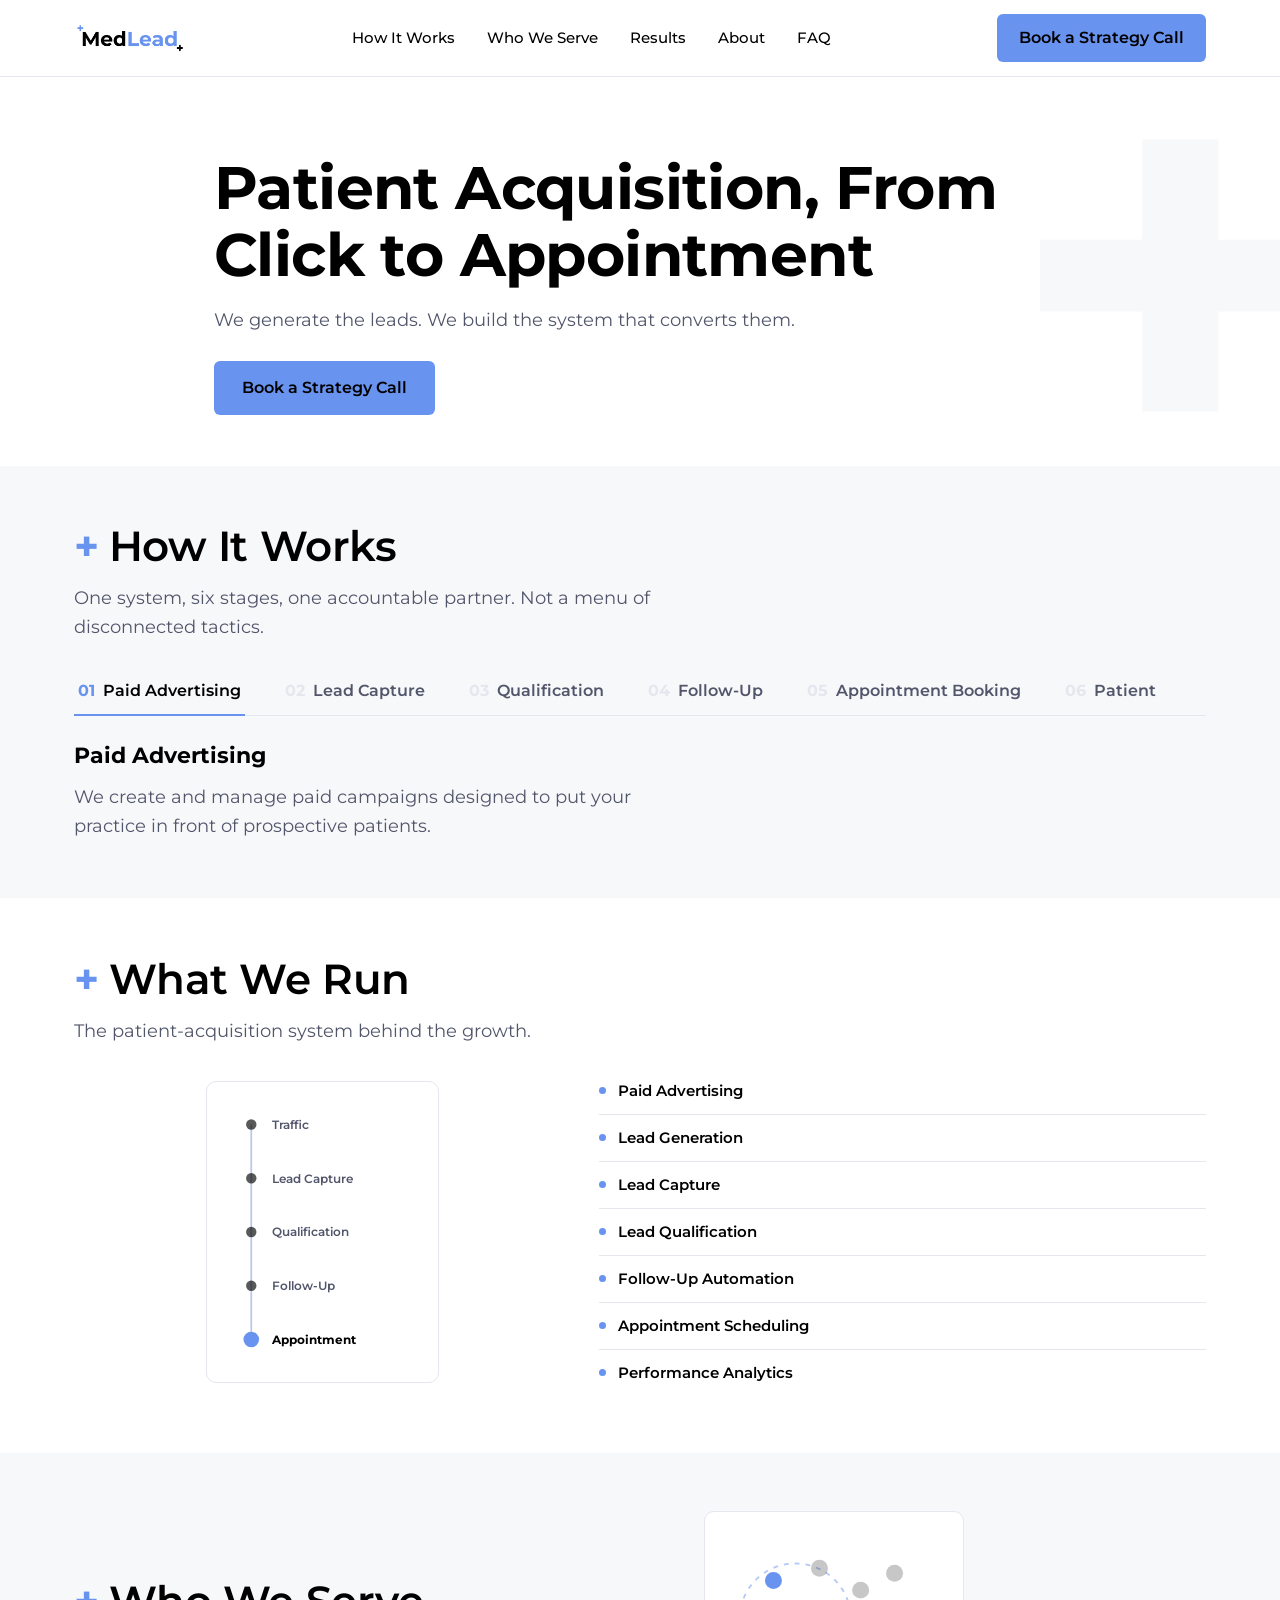
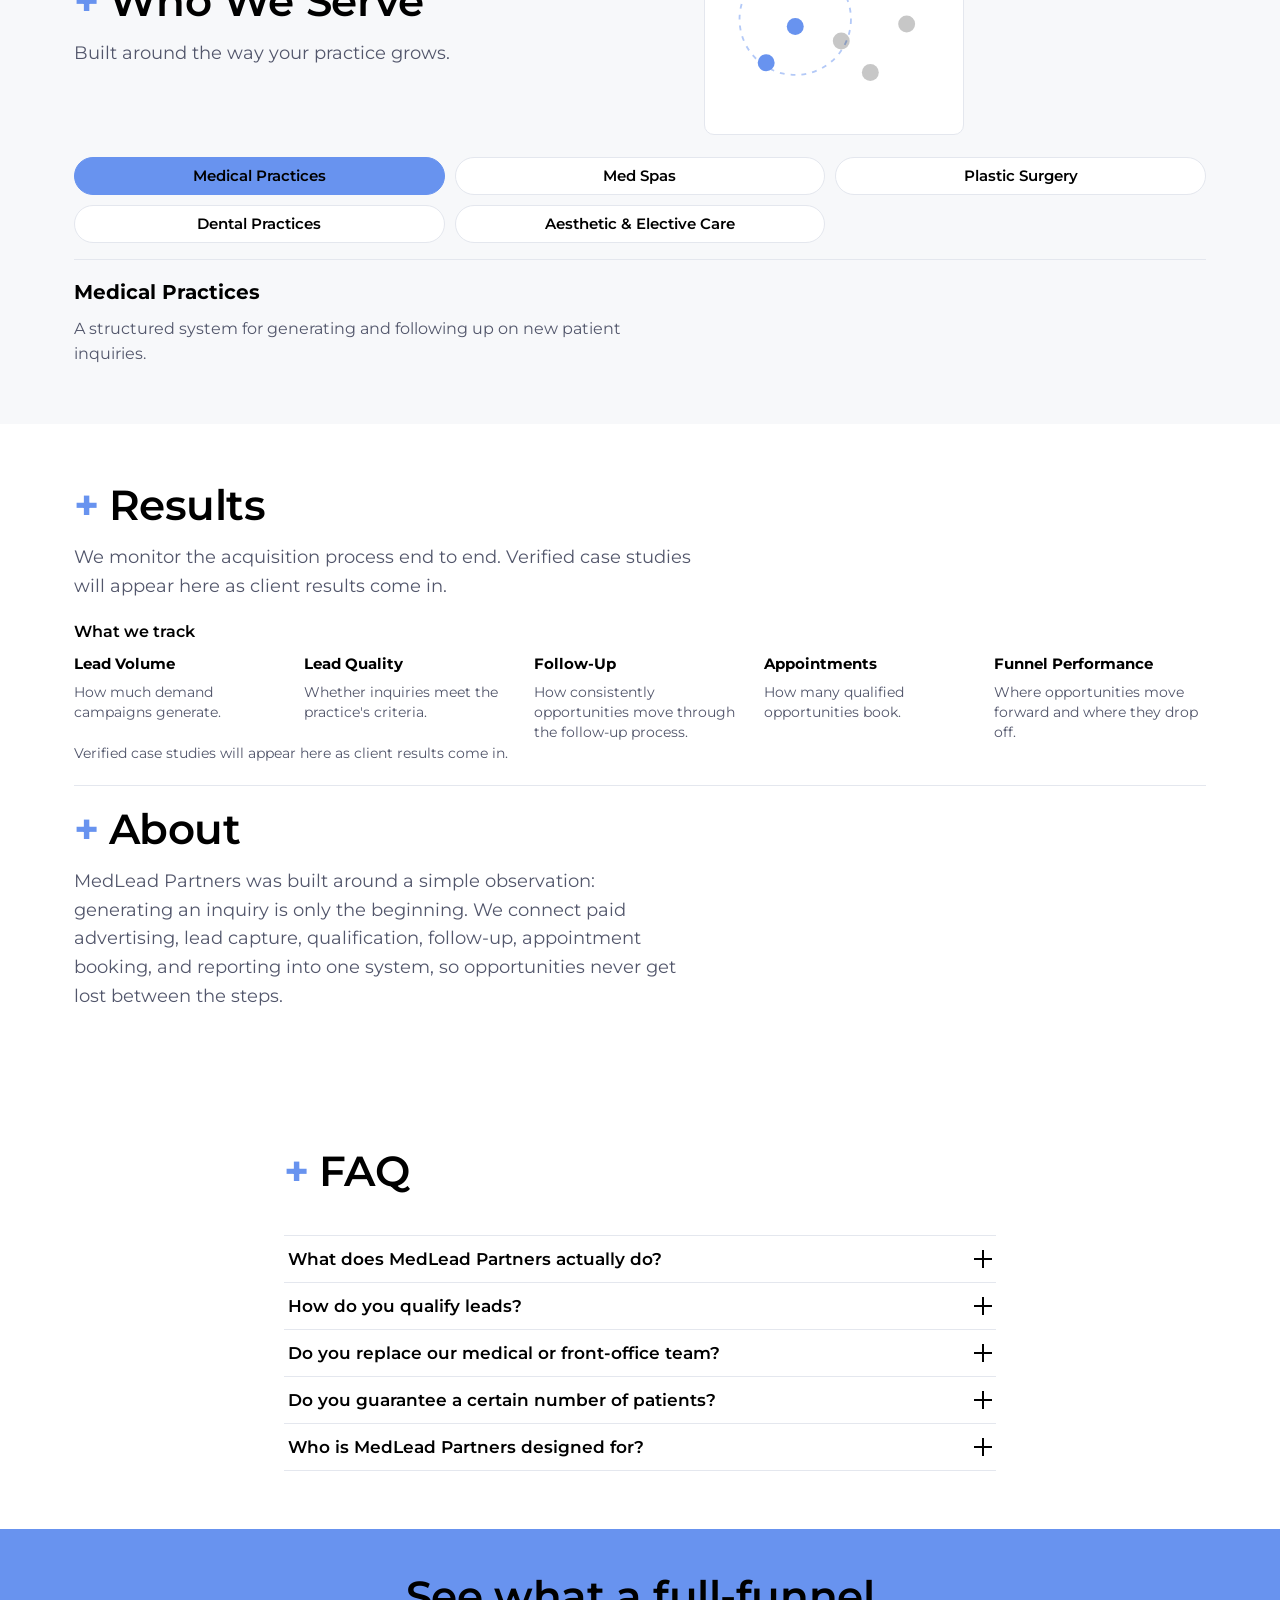
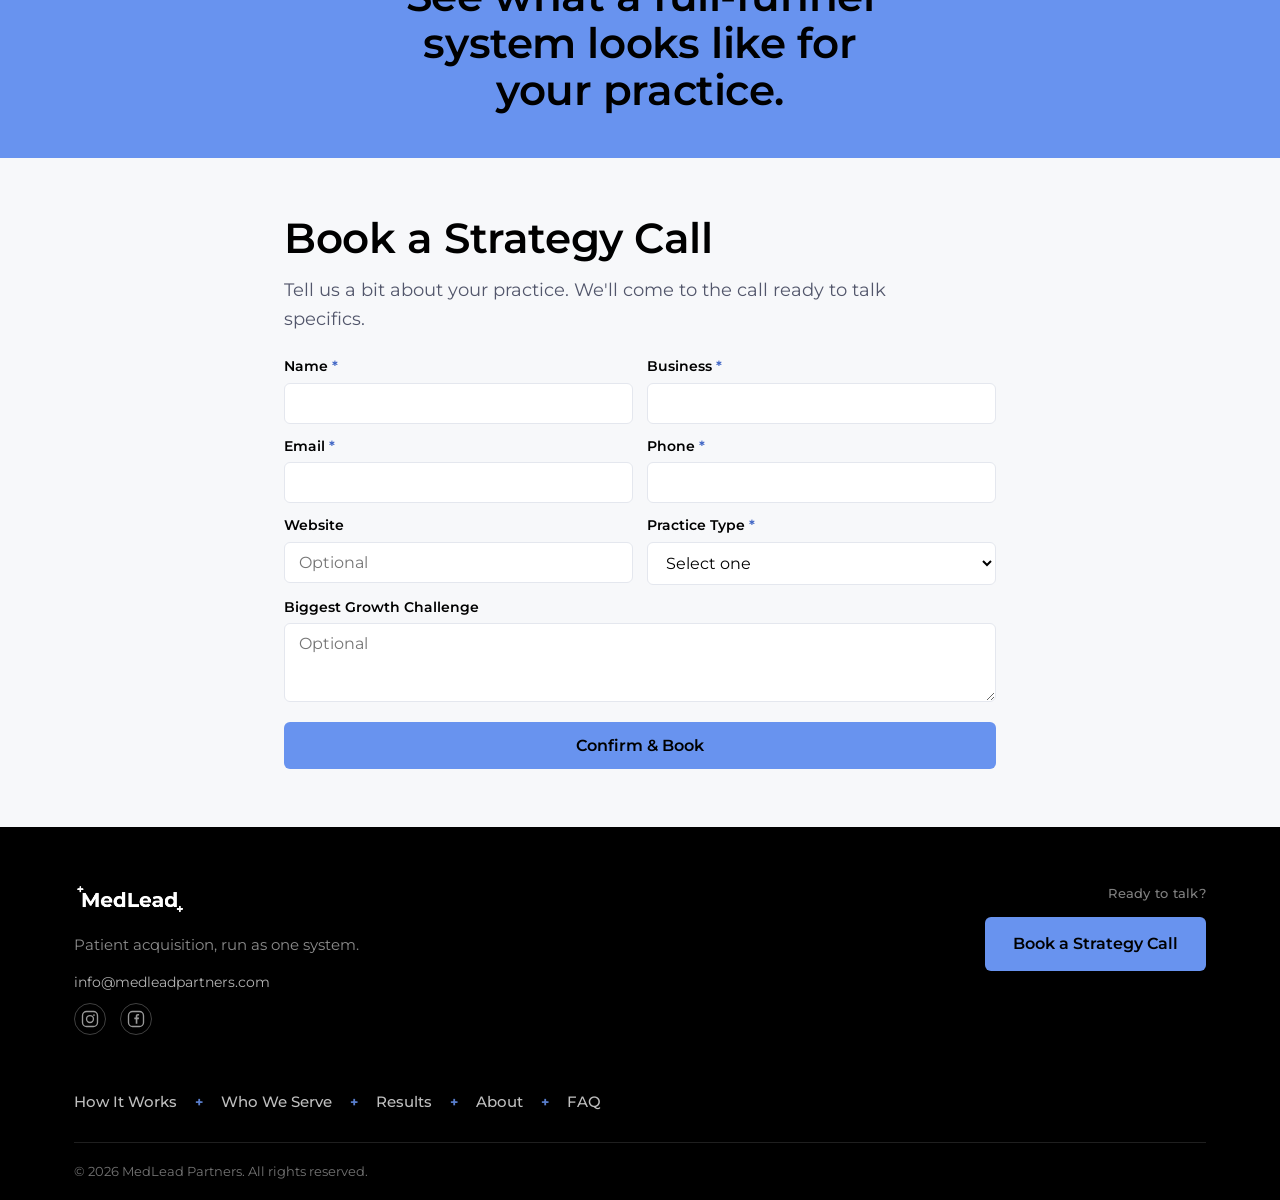
==== commit eee8e80b: "Add files via upload" ====
--- a/source/index.html
+++ b/source/index.html
@@ -569,15 +569,30 @@
   }
   .back-to-top { right: 16px; bottom: calc(16px + env(safe-area-inset-bottom, 0px)); width: 40px; height: 40px; }
 
-  .practice-pill { padding: 10px 16px; font-size: 14px; }
-  .practice-pills { grid-template-columns: 1fr; }
+  .practice-pills {
+    grid-template-columns: none; display: flex; gap: 8px;
+    overflow-x: auto; -webkit-overflow-scrolling: touch; scrollbar-width: none; padding-bottom: 2px;
+  }
+  .practice-pills::-webkit-scrollbar { display: none; }
+  .practice-pill { flex-shrink: 0; white-space: nowrap; padding: 10px 16px; font-size: 14px; }
 
   .hero-actions { flex-direction: column; align-items: stretch; }
   .hero-actions .btn { width: 100%; }
   .hero-watermark { display: none; }
-
-  .stage-tabs { gap: 14px 22px; }
-  .stage-tab { margin-right: 0; }
+  .hero h1 { margin-bottom: 14px; }
+  .hero-sub { margin-bottom: 20px; }
+
+  /* Purely decorative illustrations — hidden on mobile only. Every fact they show
+     is already in the text beside them (service list / practice pills), so nothing
+     is lost; this just removes two more "card" boxes from an already long stack. */
+  .services-system-visual, .head-split-visual { display: none; }
+
+  .stage-tabs {
+    flex-wrap: nowrap; overflow-x: auto; -webkit-overflow-scrolling: touch;
+    scrollbar-width: none; gap: 22px; padding-bottom: 2px;
+  }
+  .stage-tabs::-webkit-scrollbar { display: none; }
+  .stage-tab { margin-right: 0; flex-shrink: 0; white-space: nowrap; }
 
   .reveal-trigger { font-size: 17px; padding: 20px 2px; }
   .reveal-trigger .num { margin-right: 12px; }
@@ -585,11 +600,12 @@
   .form-row { grid-template-columns: 1fr; gap: 0; }
   .calendly-container { min-height: 580px; }
 
-  .footer-top { flex-direction: column; align-items: flex-start; gap: 28px; }
+  .site-footer { padding: 40px 0 0; }
+  .footer-top { flex-direction: column; align-items: flex-start; gap: 22px; padding-bottom: 28px; }
   .footer-cta-block { text-align: left; width: 100%; }
   .footer-cta-block .btn { width: 100%; }
-  .footer-nav-row { gap: 12px 16px; }
-  .footer-bottom-row { flex-direction: column; align-items: flex-start; }
+  .footer-nav-row { gap: 10px 14px; padding: 16px 0 22px; }
+  .footer-bottom-row { flex-direction: column; align-items: flex-start; padding: 14px 0; }
 }
 
 @media (max-width: 480px) {
@@ -889,7 +905,7 @@
           <img src="[data-uri]" alt="MedLead Partners logo" class="footer-logo-lg">
           <p class="footer-tagline">Patient acquisition, run as one system.</p>
           <div class="footer-contact-line"><a href="mailto:info@medleadpartners.com">info@medleadpartners.com</a></div>
-          <div class="footer-social"><a href="https://www.instagram.com/medleadpartners/" class="footer-social-icon" target="_blank" rel="noopener noreferrer" aria-label="MedLead Partners on Instagram"><svg viewBox="0 0 24 24" width="18" height="18" fill="none" aria-hidden="true"><rect x="2" y="2" width="20" height="20" rx="5.5" stroke="currentColor" stroke-width="1.8"/><circle cx="12" cy="12" r="4.6" stroke="currentColor" stroke-width="1.8"/><circle cx="17.3" cy="6.7" r="1.15" fill="currentColor"/></svg></a></div>
+          <div class="footer-social"><a href="https://www.instagram.com/medleadpartners/" class="footer-social-icon" target="_blank" rel="noopener noreferrer" aria-label="MedLead Partners on Instagram"><svg viewBox="0 0 24 24" width="18" height="18" fill="none" aria-hidden="true"><rect x="2" y="2" width="20" height="20" rx="5.5" stroke="currentColor" stroke-width="1.8"/><circle cx="12" cy="12" r="4.6" stroke="currentColor" stroke-width="1.8"/><circle cx="17.3" cy="6.7" r="1.15" fill="currentColor"/></svg></a> <a href="https://www.facebook.com/MedLeadPartners/" class="footer-social-icon" target="_blank" rel="noopener noreferrer" aria-label="MedLead Partners on Facebook"><svg viewBox="0 0 24 24" width="18" height="18" fill="none" aria-hidden="true"><rect x="2" y="2" width="20" height="20" rx="5.5" stroke="currentColor" stroke-width="1.8"/><path d="M13.8 18.2V12.4H15.75L16.05 10.05H13.8V8.55C13.8 7.89 13.98 7.44 14.93 7.44H16.13V5.34C15.93 5.31 15.24 5.25 14.44 5.25C12.77 5.25 11.62 6.27 11.62 8.14V10.05H9.75V12.4H11.62V18.2H13.8Z" fill="currentColor"/></svg></a></div>
         </div>
         <div class="footer-cta-block">
           <span class="footer-cta-label">Ready to talk?</span>
@@ -1225,10 +1241,10 @@
   if (!cta || !hero || !bookingArea) return;
 
   let pastHero = false;
-  let inBookingArea = false;
+  let inOrPastBookingArea = false;
 
   const update = () => {
-    cta.classList.toggle("is-visible", pastHero && !inBookingArea);
+    cta.classList.toggle("is-visible", pastHero && !inOrPastBookingArea);
   };
 
   const heroObserver = new IntersectionObserver(
@@ -1242,16 +1258,28 @@
   );
   heroObserver.observe(hero);
 
-  const bookingObserver = new IntersectionObserver(
-    (entries) => {
-      entries.forEach((entry) => {
-        inBookingArea = entry.isIntersecting;
-        update();
-      });
-    },
-    { threshold: 0, rootMargin: "0px" }
-  );
-  bookingObserver.observe(bookingArea);
+  // Once the visitor reaches the final-CTA band, keep the pill hidden for the rest of
+  // the page (through the booking form and the footer), not just while that one band
+  // happens to be on screen — a plain intersection check would let it reappear once the
+  // band scrolls out of view above (e.g. down at the footer), sitting on top of footer
+  // content.
+  let ticking = false;
+  const checkBookingArea = () => {
+    ticking = false;
+    const bandTop = bookingArea.getBoundingClientRect().top + window.scrollY;
+    inOrPastBookingArea = window.scrollY + window.innerHeight > bandTop;
+    update();
+  };
+  const onScroll = () => {
+    if (!ticking) {
+      ticking = true;
+      requestAnimationFrame(checkBookingArea);
+    }
+  };
+
+  window.addEventListener("scroll", onScroll, { passive: true });
+  window.addEventListener("resize", checkBookingArea);
+  checkBookingArea();
 }
 
 /* ---------- Scroll-spy: highlight the current section's nav link ----------
